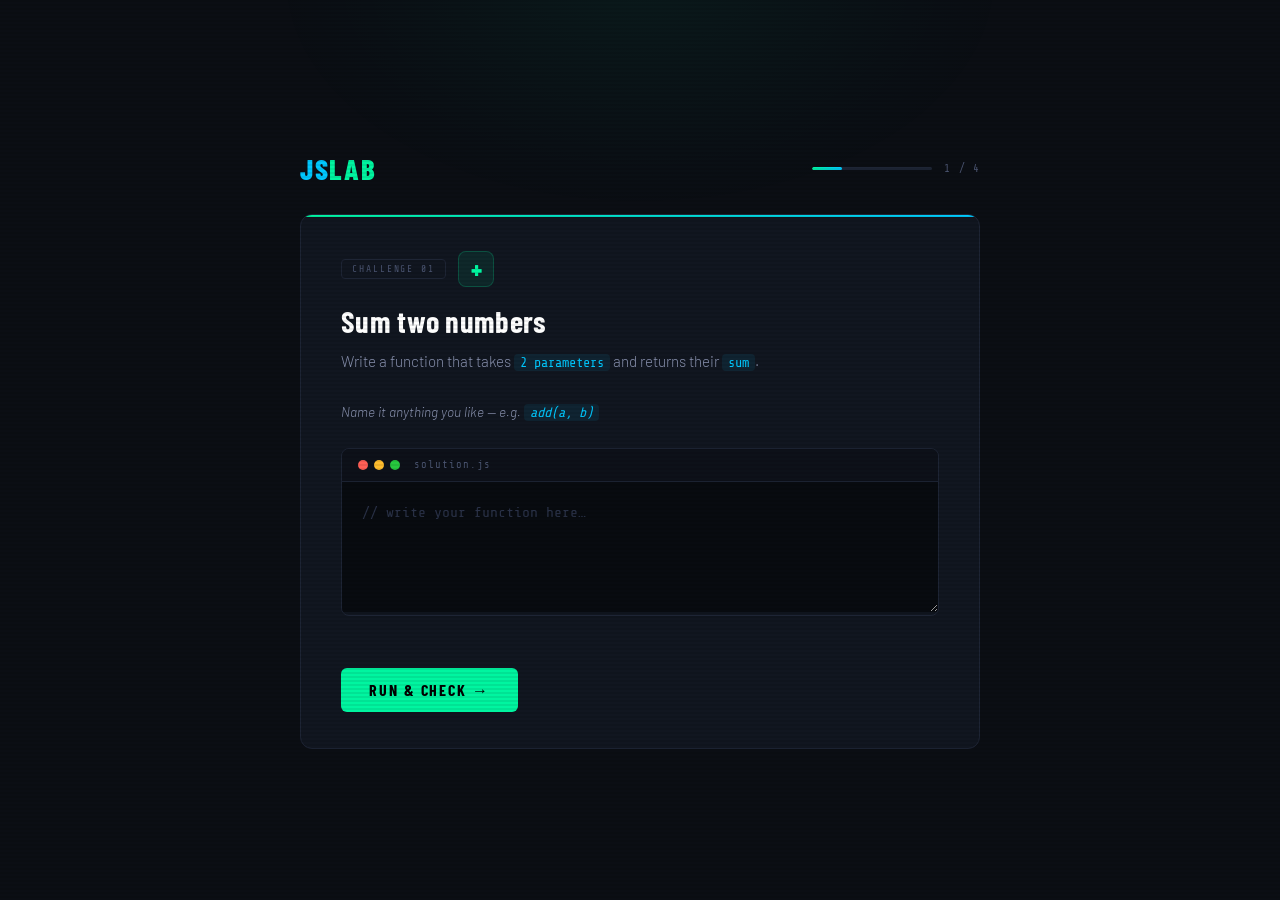
==== lab.html @ d0add56c "Functions are time saviours" ====
<!DOCTYPE html>
<html lang="en">
<head>
  <meta charset="UTF-8"/>
  <meta name="viewport" content="width=device-width,initial-scale=1"/>
  <title>JS Function Lab</title>
  <link rel="stylesheet" href="lab.css"/>
</head>
<body>

  <div class="scanline"></div>

  <div class="container">

    <header>
      <div class="logo">JS<span>LAB</span></div>

      <div class="progress-bar">
        <div class="progress-track">
          <div class="progress-fill" id="progressFill"></div>
        </div>
        <span class="progress-text" id="progressText">1 / 4</span>
      </div>
    </header>

    <!-- Challenge Panel -->
    <main class="panel" id="challengePanel">

      <div class="challenge-meta">
        <span class="tag" id="challengeTag">CHALLENGE 01</span>
        <span class="op-badge" id="opBadge">+</span>
      </div>

      <h2 class="challenge-title" id="challengeTitle">Write a function</h2>
      <p class="challenge-desc" id="challengeDesc"></p>

      <div class="editor-wrap">
        <div class="editor-header">
          <span class="editor-dot red"></span>
          <span class="editor-dot yellow"></span>
          <span class="editor-dot green"></span>
          <span class="editor-filename">solution.js</span>
        </div>

        <textarea
          id="codeInput"
          class="editor"
          spellcheck="false"
          autocomplete="off"
          placeholder="// write your function here…"
        ></textarea>
      </div>

      <div class="feedback" id="feedback"></div>

      <button class="run-btn" id="runBtn">Run &amp; Check →</button>

    </main>

    <!-- Test Panel (HIDDEN UNTIL FIRST CHALLENGE PASSES) -->
    <section
      class="panel test-panel"
      id="testPanel"
      hidden
      aria-hidden="true"
    >

      <div class="challenge-meta">
        <span class="tag success-tag">✓ PASSED — NOW TEST IT</span>
      </div>

      <h2 class="challenge-title">Call your function</h2>

      <p class="challenge-desc">
        Type the full function call yourself.<br/>
        Example: <code>add(5,3)</code>
      </p>

      <div class="test-fields">

        <div class="field-group full-width">
          <label for="testFnName">Function Call</label>

          <input
            type="text"
            id="testFnName"
            class="test-input"
            placeholder="e.g. add(5,3)"
            autocomplete="off"
            spellcheck="false"
          />
        </div>

      </div>

      <!-- Hidden legacy args field so old JS won't break if referenced -->
      <input
        type="hidden"
        id="testArgs"
        value=""
      />

      <button
        class="run-btn"
        id="testBtn"
        type="button"
      >
        Execute →
      </button>

      <div
        class="result-box"
        id="resultBox"
        style="display:none"
      >
        <span class="result-label" id="resultLabel">RESULT</span>
        <span class="result-value" id="resultValue"></span>
      </div>

      <button
        class="next-btn"
        id="nextBtn"
        type="button"
        disabled
      >
        Next Challenge →
      </button>

    </section>

    <!-- Complete Panel -->
    <section
      class="panel complete-panel"
      id="completePanel"
      hidden
      aria-hidden="true"
    >
      <div class="complete-icon">⚡</div>

      <h2 class="challenge-title">All Done!</h2>

      <p class="challenge-desc">
        You've completed all four function challenges.
      </p>

      <button
        class="run-btn"
        id="restartBtn"
        type="button"
      >
        Start Over →
      </button>
    </section>

  </div>

  <script src="lab.js"></script>

</body>
</html>
---- lab.css ----
@import url('https://fonts.googleapis.com/css2?family=Share+Tech+Mono&family=Barlow:wght@300;400;600;700&family=Barlow+Condensed:wght@700;800&display=swap');

:root {
  --bg:       #0b0e14;
  --surface:  #111620;
  --border:   #1e2535;
  --accent:   #00f5a0;
  --accent2:  #00c8ff;
  --danger:   #ff4f6d;
  --warn:     #ffc747;
  --text:     #dde3f0;
  --muted:    #4a5470;
  --mono:     'Share Tech Mono', monospace;
  --sans:     'Barlow', sans-serif;
  --display:  'Barlow Condensed', sans-serif;
}

*, *::before, *::after { box-sizing: border-box; margin: 0; padding: 0; }

body {
  background: var(--bg);
  color: var(--text);
  font-family: var(--sans);
  min-height: 100vh;
  display: flex;
  align-items: center;
  justify-content: center;
  padding: 32px 16px;
  position: relative;
  overflow-x: hidden;
}

/* scanline effect */
.scanline {
  position: fixed;
  inset: 0;
  background: repeating-linear-gradient(
    0deg,
    transparent,
    transparent 2px,
    rgba(0,0,0,0.07) 2px,
    rgba(0,0,0,0.07) 4px
  );
  pointer-events: none;
  z-index: 999;
}

/* bg glow */
body::before {
  content: '';
  position: fixed;
  top: -30%; left: 50%;
  transform: translateX(-50%);
  width: 800px; height: 500px;
  background: radial-gradient(ellipse, rgba(0,245,160,0.05) 0%, transparent 65%);
  pointer-events: none;
}

/* ── Container ── */
.container {
  width: 100%;
  max-width: 680px;
}

/* ── Header ── */
header {
  display: flex;
  align-items: center;
  justify-content: space-between;
  margin-bottom: 28px;
}

.logo {
  font-family: var(--display);
  font-size: 1.8rem;
  font-weight: 800;
  letter-spacing: 0.06em;
  color: var(--accent2);
}

.logo span { color: var(--accent); }

.progress-bar {
  display: flex;
  align-items: center;
  gap: 12px;
}

.progress-track {
  width: 120px;
  height: 3px;
  background: var(--border);
  border-radius: 2px;
  overflow: hidden;
}

.progress-fill {
  height: 100%;
  background: linear-gradient(90deg, var(--accent), var(--accent2));
  border-radius: 2px;
  transition: width 0.5s cubic-bezier(0.4,0,0.2,1);
  width: 25%;
}

.progress-text {
  font-family: var(--mono);
  font-size: 0.7rem;
  color: var(--muted);
  letter-spacing: 0.1em;
}

/* ── Panel ── */
.panel {
  background: var(--surface);
  border: 1px solid var(--border);
  border-radius: 12px;
  padding: 36px 40px;
  position: relative;
  overflow: hidden;
}

.panel::before {
  content: '';
  position: absolute;
  top: 0; left: 0; right: 0;
  height: 2px;
  background: linear-gradient(90deg, var(--accent), var(--accent2));
}

/* ── Challenge meta ── */
.challenge-meta {
  display: flex;
  align-items: center;
  gap: 12px;
  margin-bottom: 16px;
}

.tag {
  font-family: var(--mono);
  font-size: 0.6rem;
  letter-spacing: 0.2em;
  color: var(--muted);
  border: 1px solid var(--border);
  padding: 4px 10px;
  border-radius: 4px;
}

.success-tag {
  color: var(--accent);
  border-color: rgba(0,245,160,0.3);
}

.op-badge {
  font-family: var(--display);
  font-size: 1.6rem;
  font-weight: 800;
  color: var(--accent);
  width: 36px; height: 36px;
  display: flex; align-items: center; justify-content: center;
  background: rgba(0,245,160,0.08);
  border: 1px solid rgba(0,245,160,0.2);
  border-radius: 8px;
  line-height: 1;
}

/* ── Text ── */
.challenge-title {
  font-family: var(--display);
  font-size: 1.9rem;
  font-weight: 700;
  letter-spacing: 0.01em;
  color: #fff;
  margin-bottom: 10px;
}

.challenge-desc {
  font-size: 0.95rem;
  font-weight: 300;
  color: #8a93b0;
  line-height: 1.65;
  margin-bottom: 24px;
}

.challenge-desc code {
  font-family: var(--mono);
  font-size: 0.85rem;
  color: var(--accent2);
  background: rgba(0,200,255,0.08);
  padding: 1px 6px;
  border-radius: 4px;
}

/* ── Editor ── */
.editor-wrap {
  border: 1px solid var(--border);
  border-radius: 8px;
  overflow: hidden;
  margin-bottom: 16px;
}

.editor-header {
  display: flex;
  align-items: center;
  gap: 6px;
  padding: 10px 16px;
  background: #0d1119;
  border-bottom: 1px solid var(--border);
}

.editor-dot {
  width: 10px; height: 10px;
  border-radius: 50%;
}

.editor-dot.red    { background: #ff5f56; }
.editor-dot.yellow { background: #ffbd2e; }
.editor-dot.green  { background: #27c93f; }

.editor-filename {
  font-family: var(--mono);
  font-size: 0.65rem;
  color: var(--muted);
  margin-left: 8px;
  letter-spacing: 0.1em;
}

.editor {
  width: 100%;
  min-height: 130px;
  background: #080b10;
  color: var(--accent);
  font-family: var(--mono);
  font-size: 0.92rem;
  line-height: 1.75;
  padding: 18px 20px;
  border: none;
  outline: none;
  resize: vertical;
  caret-color: var(--accent2);
}

.editor::placeholder { color: #2a3248; }

/* ── Feedback ── */
.feedback {
  font-family: var(--mono);
  font-size: 0.8rem;
  line-height: 1.6;
  min-height: 20px;
  margin-bottom: 16px;
  padding: 0 2px;
  transition: all 0.2s;
}

.feedback.error { color: var(--danger); }
.feedback.success { color: var(--accent); }
.feedback.info { color: var(--warn); }

/* ── Buttons ── */
.run-btn {
  font-family: var(--display);
  font-size: 1rem;
  font-weight: 700;
  letter-spacing: 0.12em;
  text-transform: uppercase;
  background: var(--accent);
  color: #000;
  border: none;
  border-radius: 6px;
  padding: 12px 28px;
  cursor: pointer;
  transition: all 0.15s;
  display: inline-block;
}

.run-btn:hover {
  background: #00ffb0;
  transform: translateY(-1px);
  box-shadow: 0 6px 24px rgba(0,245,160,0.3);
}

.run-btn:active { transform: translateY(0); }

.next-btn {
  font-family: var(--display);
  font-size: 0.9rem;
  font-weight: 700;
  letter-spacing: 0.12em;
  text-transform: uppercase;
  background: transparent;
  color: var(--accent2);
  border: 1px solid rgba(0,200,255,0.3);
  border-radius: 6px;
  padding: 11px 24px;
  cursor: pointer;
  transition: all 0.15s;
  margin-left: 12px;
}

.next-btn:hover {
  background: rgba(0,200,255,0.08);
  border-color: var(--accent2);
}

/* ── Test panel fields ── */
.test-fields {
  display: flex;
  gap: 16px;
  margin-bottom: 20px;
  flex-wrap: wrap;
}

.field-group {
  flex: 1;
  min-width: 180px;
  display: flex;
  flex-direction: column;
  gap: 6px;
}

.field-group label {
  font-family: var(--mono);
  font-size: 0.62rem;
  letter-spacing: 0.18em;
  color: var(--muted);
  text-transform: uppercase;
}

.hint {
  color: #2e3a55;
  font-size: 0.58rem;
}

.test-input {
  background: #080b10;
  border: 1px solid var(--border);
  border-radius: 6px;
  color: var(--text);
  font-family: var(--mono);
  font-size: 0.9rem;
  padding: 10px 14px;
  outline: none;
  transition: border-color 0.15s;
}

.test-input:focus { border-color: var(--accent2); }
.test-input::placeholder { color: #2a3248; }

/* ── Result box ── */
.result-box {
  display: flex;
  align-items: center;
  gap: 16px;
  margin: 16px 0;
  background: #080b10;
  border: 1px solid var(--border);
  border-radius: 8px;
  padding: 14px 20px;
}

.result-label {
  font-family: var(--mono);
  font-size: 0.6rem;
  letter-spacing: 0.2em;
  color: var(--muted);
  white-space: nowrap;
}

.result-value {
  font-family: var(--mono);
  font-size: 1.15rem;
  font-weight: 600;
  color: var(--accent);
  word-break: break-all;
}

.result-value.error { color: var(--danger); font-size: 0.85rem; }

/* ── Complete ── */
.complete-panel {
  text-align: center;
  padding: 60px 40px;
}

.complete-icon {
  font-size: 3.5rem;
  margin-bottom: 20px;
  animation: pulse 2s ease-in-out infinite;
}

@keyframes pulse {
  0%, 100% { transform: scale(1); filter: drop-shadow(0 0 0px var(--accent)); }
  50%       { transform: scale(1.1); filter: drop-shadow(0 0 16px var(--accent)); }
}

/* ── Responsive ── */
@media (max-width: 520px) {
  .panel { padding: 28px 24px; }
  .test-fields { flex-direction: column; }
  .next-btn { margin-left: 0; margin-top: 10px; }
}
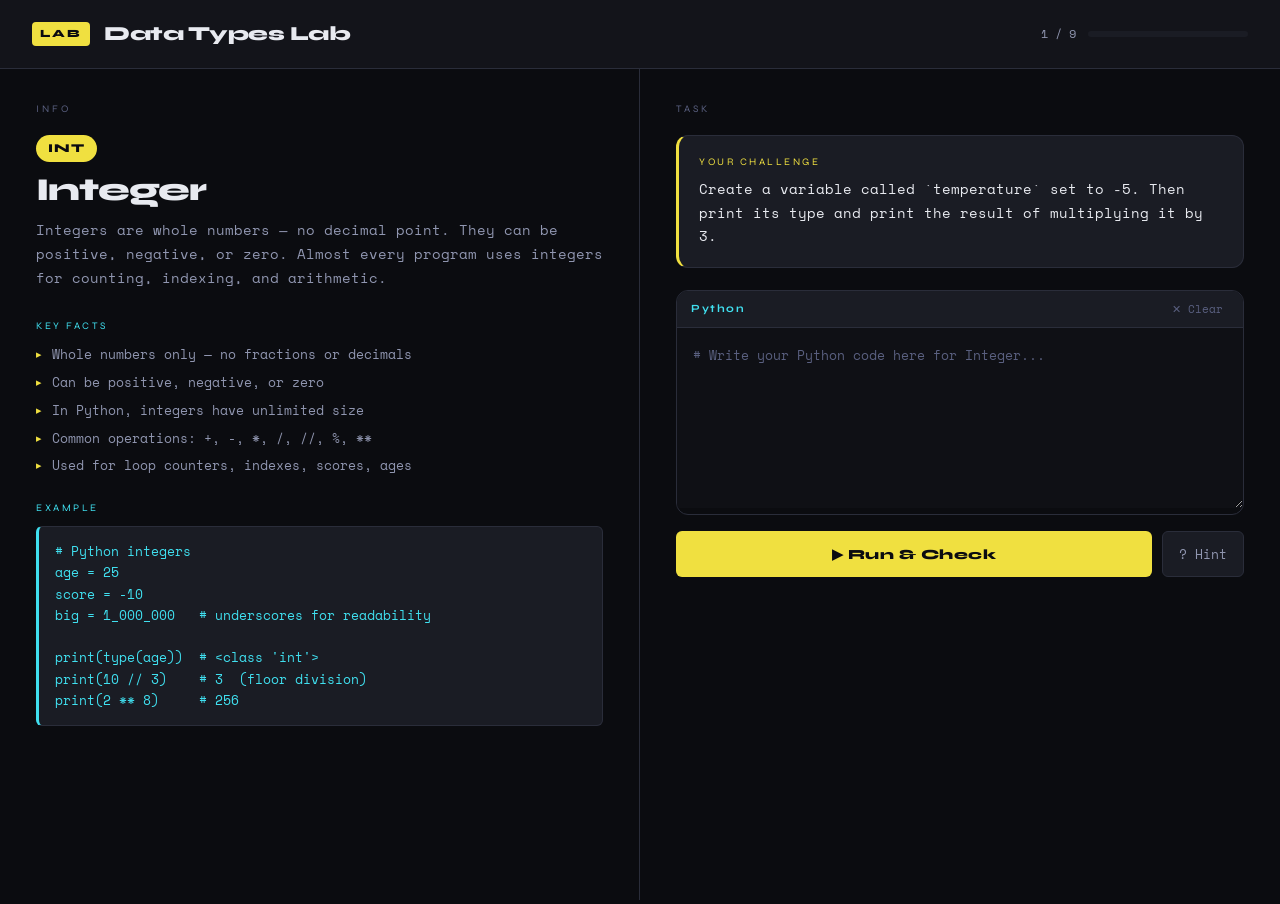
==== commit e45086fe: "Storing string, huh?" ====
--- a/lab.html
+++ b/lab.html
@@ -1,160 +1,114 @@
 <!DOCTYPE html>
 <html lang="en">
 <head>
-  <meta charset="UTF-8"/>
-  <meta name="viewport" content="width=device-width,initial-scale=1"/>
-  <title>JS Function Lab</title>
-  <link rel="stylesheet" href="lab.css"/>
+  <meta charset="UTF-8" />
+  <meta name="viewport" content="width=device-width, initial-scale=1.0" />
+  <title>Data Types Lab</title>
+  <link rel="stylesheet" href="lab.css" />
+  <link href="https://fonts.googleapis.com/css2?family=Space+Mono:ital,wght@0,400;0,700;1,400&family=Syne:wght@400;700;800&display=swap" rel="stylesheet" />
 </head>
 <body>
 
-  <div class="scanline"></div>
+  <!-- HEADER -->
+  <header class="lab-header">
+    <div class="header-left">
+      <span class="lab-badge">LAB</span>
+      <h1 class="lab-title">Data Types Lab</h1>
+    </div>
+    <div class="progress-wrap">
+      <div class="progress-label"><span id="progressCurrent">1</span> / <span id="progressTotal">9</span></div>
+      <div class="progress-bar-bg">
+        <div class="progress-bar-fill" id="progressFill"></div>
+      </div>
+    </div>
+  </header>
 
-  <div class="container">
+  <!-- MAIN CONTENT -->
+  <main class="lab-main">
 
-    <header>
-      <div class="logo">JS<span>LAB</span></div>
+    <!-- LEFT PANEL: Info -->
+    <section class="panel panel-info" id="infoPanel">
+      <div class="panel-tag">INFO</div>
+      <div class="type-chip" id="typeChip">Integer</div>
+      <h2 class="type-name" id="typeName">Integer</h2>
+      <p class="type-desc" id="typeDesc"></p>
 
-      <div class="progress-bar">
-        <div class="progress-track">
-          <div class="progress-fill" id="progressFill"></div>
-        </div>
-        <span class="progress-text" id="progressText">1 / 4</span>
-      </div>
-    </header>
-
-    <!-- Challenge Panel -->
-    <main class="panel" id="challengePanel">
-
-      <div class="challenge-meta">
-        <span class="tag" id="challengeTag">CHALLENGE 01</span>
-        <span class="op-badge" id="opBadge">+</span>
+      <div class="info-block">
+        <div class="info-block-title">Key Facts</div>
+        <ul class="facts-list" id="factsList"></ul>
       </div>
 
-      <h2 class="challenge-title" id="challengeTitle">Write a function</h2>
-      <p class="challenge-desc" id="challengeDesc"></p>
+      <div class="info-block">
+        <div class="info-block-title">Example</div>
+        <pre class="code-example" id="codeExample"></pre>
+      </div>
+    </section>
+
+    <!-- RIGHT PANEL: Task + Editor -->
+    <section class="panel panel-task">
+      <div class="panel-tag">TASK</div>
+      <div class="task-box">
+        <div class="task-label">Your Challenge</div>
+        <p class="task-text" id="taskText"></p>
+      </div>
 
       <div class="editor-wrap">
-        <div class="editor-header">
-          <span class="editor-dot red"></span>
-          <span class="editor-dot yellow"></span>
-          <span class="editor-dot green"></span>
-          <span class="editor-filename">solution.js</span>
+        <div class="editor-top-bar">
+          <span class="editor-lang" id="editorLang">Python</span>
+          <button class="btn-clear" id="btnClear" title="Clear editor">✕ Clear</button>
         </div>
-
         <textarea
-          id="codeInput"
-          class="editor"
+          class="code-editor"
+          id="codeEditor"
           spellcheck="false"
-          autocomplete="off"
-          placeholder="// write your function here…"
-        ></textarea>
+          placeholder="# Write your code here..."></textarea>
       </div>
 
-      <div class="feedback" id="feedback"></div>
-
-      <button class="run-btn" id="runBtn">Run &amp; Check →</button>
-
-    </main>
-
-    <!-- Test Panel (HIDDEN UNTIL FIRST CHALLENGE PASSES) -->
-    <section
-      class="panel test-panel"
-      id="testPanel"
-      hidden
-      aria-hidden="true"
-    >
-
-      <div class="challenge-meta">
-        <span class="tag success-tag">✓ PASSED — NOW TEST IT</span>
+      <div class="action-row">
+        <button class="btn-run" id="btnRun">▶ Run &amp; Check</button>
+        <button class="btn-hint" id="btnHint">? Hint</button>
       </div>
 
-      <h2 class="challenge-title">Call your function</h2>
-
-      <p class="challenge-desc">
-        Type the full function call yourself.<br/>
-        Example: <code>add(5,3)</code>
-      </p>
-
-      <div class="test-fields">
-
-        <div class="field-group full-width">
-          <label for="testFnName">Function Call</label>
-
-          <input
-            type="text"
-            id="testFnName"
-            class="test-input"
-            placeholder="e.g. add(5,3)"
-            autocomplete="off"
-            spellcheck="false"
-          />
-        </div>
-
+      <!-- Feedback -->
+      <div class="feedback-area hidden" id="feedbackArea">
+        <div class="feedback-icon" id="feedbackIcon"></div>
+        <div class="feedback-msg" id="feedbackMsg"></div>
+        <div class="feedback-explain" id="feedbackExplain"></div>
       </div>
 
-      <!-- Hidden legacy args field so old JS won't break if referenced -->
-      <input
-        type="hidden"
-        id="testArgs"
-        value=""
-      />
-
-      <button
-        class="run-btn"
-        id="testBtn"
-        type="button"
-      >
-        Execute →
-      </button>
-
-      <div
-        class="result-box"
-        id="resultBox"
-        style="display:none"
-      >
-        <span class="result-label" id="resultLabel">RESULT</span>
-        <span class="result-value" id="resultValue"></span>
+      <!-- Hint -->
+      <div class="hint-area hidden" id="hintArea">
+        <div class="hint-title">💡 Hint</div>
+        <div class="hint-text" id="hintText"></div>
       </div>
 
-      <button
-        class="next-btn"
-        id="nextBtn"
-        type="button"
-        disabled
-      >
-        Next Challenge →
-      </button>
-
+      <!-- Next button -->
+      <div class="next-row hidden" id="nextRow">
+        <button class="btn-next" id="btnNext">Next Data Type →</button>
+      </div>
     </section>
 
-    <!-- Complete Panel -->
-    <section
-      class="panel complete-panel"
-      id="completePanel"
-      hidden
-      aria-hidden="true"
-    >
-      <div class="complete-icon">⚡</div>
+  </main>
 
-      <h2 class="challenge-title">All Done!</h2>
+  <!-- COMPLETION SCREEN -->
+  <div class="completion-screen hidden" id="completionScreen">
+    <div class="completion-card">
+      <div class="completion-icon">🏆</div>
+      <h2 class="completion-title">Lab Complete!</h2>
+      <p class="completion-sub">You covered all data types.</p>
+      <div class="completion-types" id="completionTypes"></div>
+      <button class="btn-restart" id="btnRestart">↺ Restart Lab</button>
+    </div>
+  </div>
 
-      <p class="challenge-desc">
-        You've completed all four function challenges.
-      </p>
-
-      <button
-        class="run-btn"
-        id="restartBtn"
-        type="button"
-      >
-        Start Over →
-      </button>
-    </section>
-
+  <!-- AI CHECKING OVERLAY -->
+  <div class="checking-overlay hidden" id="checkingOverlay">
+    <div class="checking-card">
+      <div class="checking-spinner"></div>
+      <div class="checking-text">Checking your code…</div>
+    </div>
   </div>
 
   <script src="lab.js"></script>
-
 </body>
-</html>+</html>
--- a/lab.css
+++ b/lab.css
@@ -1,401 +1,607 @@
-@import url('https://fonts.googleapis.com/css2?family=Share+Tech+Mono&family=Barlow:wght@300;400;600;700&family=Barlow+Condensed:wght@700;800&display=swap');
+/* ===========================
+   ROOT & RESET
+=========================== */
+*, *::before, *::after { box-sizing: border-box; margin: 0; padding: 0; }
 
 :root {
-  --bg:       #0b0e14;
-  --surface:  #111620;
-  --border:   #1e2535;
-  --accent:   #00f5a0;
-  --accent2:  #00c8ff;
-  --danger:   #ff4f6d;
-  --warn:     #ffc747;
-  --text:     #dde3f0;
-  --muted:    #4a5470;
-  --mono:     'Share Tech Mono', monospace;
-  --sans:     'Barlow', sans-serif;
-  --display:  'Barlow Condensed', sans-serif;
-}
-
-*, *::before, *::after { box-sizing: border-box; margin: 0; padding: 0; }
-
-body {
+  --bg: #0b0c10;
+  --bg2: #13141a;
+  --bg3: #1a1c24;
+  --border: #2a2d3a;
+  --accent: #f0e040;
+  --accent2: #40e0f0;
+  --accent3: #f04090;
+  --text: #e8eaf0;
+  --text2: #9096b0;
+  --text3: #5a6080;
+  --success: #40f090;
+  --error: #f05050;
+  --font-head: 'Syne', sans-serif;
+  --font-mono: 'Space Mono', monospace;
+  --radius: 12px;
+  --radius-sm: 6px;
+}
+
+html, body {
+  height: 100%;
   background: var(--bg);
   color: var(--text);
-  font-family: var(--sans);
-  min-height: 100vh;
-  display: flex;
-  align-items: center;
-  justify-content: center;
-  padding: 32px 16px;
-  position: relative;
+  font-family: var(--font-mono);
+  font-size: 14px;
+  line-height: 1.6;
   overflow-x: hidden;
 }
 
-/* scanline effect */
-.scanline {
-  position: fixed;
-  inset: 0;
-  background: repeating-linear-gradient(
-    0deg,
-    transparent,
-    transparent 2px,
-    rgba(0,0,0,0.07) 2px,
-    rgba(0,0,0,0.07) 4px
-  );
-  pointer-events: none;
-  z-index: 999;
-}
-
-/* bg glow */
-body::before {
-  content: '';
-  position: fixed;
-  top: -30%; left: 50%;
-  transform: translateX(-50%);
-  width: 800px; height: 500px;
-  background: radial-gradient(ellipse, rgba(0,245,160,0.05) 0%, transparent 65%);
-  pointer-events: none;
-}
-
-/* ── Container ── */
-.container {
-  width: 100%;
-  max-width: 680px;
-}
-
-/* ── Header ── */
-header {
+/* ===========================
+   HEADER
+=========================== */
+.lab-header {
   display: flex;
   align-items: center;
   justify-content: space-between;
-  margin-bottom: 28px;
-}
-
-.logo {
-  font-family: var(--display);
-  font-size: 1.8rem;
-  font-weight: 800;
-  letter-spacing: 0.06em;
-  color: var(--accent2);
-}
-
-.logo span { color: var(--accent); }
-
-.progress-bar {
+  padding: 18px 32px;
+  border-bottom: 1px solid var(--border);
+  background: var(--bg2);
+  position: sticky;
+  top: 0;
+  z-index: 100;
+  gap: 16px;
+}
+
+.header-left {
+  display: flex;
+  align-items: center;
+  gap: 14px;
+}
+
+.lab-badge {
+  background: var(--accent);
+  color: #0b0c10;
+  font-family: var(--font-head);
+  font-weight: 800;
+  font-size: 11px;
+  letter-spacing: 2px;
+  padding: 3px 8px;
+  border-radius: 4px;
+}
+
+.lab-title {
+  font-family: var(--font-head);
+  font-weight: 800;
+  font-size: 20px;
+  color: var(--text);
+  letter-spacing: -0.5px;
+}
+
+.progress-wrap {
   display: flex;
   align-items: center;
   gap: 12px;
-}
-
-.progress-track {
-  width: 120px;
-  height: 3px;
-  background: var(--border);
-  border-radius: 2px;
+  flex-shrink: 0;
+}
+
+.progress-label {
+  font-size: 12px;
+  color: var(--text2);
+  white-space: nowrap;
+}
+
+.progress-bar-bg {
+  width: 160px;
+  height: 6px;
+  background: var(--bg3);
+  border-radius: 99px;
   overflow: hidden;
 }
 
-.progress-fill {
+.progress-bar-fill {
   height: 100%;
   background: linear-gradient(90deg, var(--accent), var(--accent2));
-  border-radius: 2px;
+  border-radius: 99px;
+  width: 11%;
   transition: width 0.5s cubic-bezier(0.4,0,0.2,1);
-  width: 25%;
-}
-
-.progress-text {
-  font-family: var(--mono);
-  font-size: 0.7rem;
-  color: var(--muted);
-  letter-spacing: 0.1em;
-}
-
-/* ── Panel ── */
+}
+
+/* ===========================
+   MAIN LAYOUT
+=========================== */
+.lab-main {
+  display: grid;
+  grid-template-columns: 1fr 1fr;
+  gap: 0;
+  min-height: calc(100vh - 65px);
+}
+
+@media (max-width: 860px) {
+  .lab-main { grid-template-columns: 1fr; }
+}
+
+/* ===========================
+   PANELS
+=========================== */
 .panel {
-  background: var(--surface);
-  border: 1px solid var(--border);
-  border-radius: 12px;
-  padding: 36px 40px;
+  padding: 32px 36px;
+  border-right: 1px solid var(--border);
   position: relative;
-  overflow: hidden;
-}
-
-.panel::before {
-  content: '';
+  animation: fadeIn 0.35s ease;
+}
+
+.panel-task {
+  border-right: none;
+}
+
+.panel-tag {
+  font-size: 10px;
+  letter-spacing: 3px;
+  color: var(--text3);
+  margin-bottom: 18px;
+  font-family: var(--font-head);
+}
+
+/* ===========================
+   INFO PANEL
+=========================== */
+.type-chip {
+  display: inline-block;
+  background: var(--accent);
+  color: #0b0c10;
+  font-family: var(--font-head);
+  font-weight: 800;
+  font-size: 12px;
+  letter-spacing: 1px;
+  padding: 4px 12px;
+  border-radius: 99px;
+  margin-bottom: 10px;
+  text-transform: uppercase;
+  transition: background 0.3s;
+}
+
+.type-name {
+  font-family: var(--font-head);
+  font-weight: 800;
+  font-size: 32px;
+  letter-spacing: -1px;
+  margin-bottom: 12px;
+  color: var(--text);
+  line-height: 1.1;
+}
+
+.type-desc {
+  color: var(--text2);
+  font-size: 13.5px;
+  line-height: 1.75;
+  margin-bottom: 28px;
+}
+
+.info-block {
+  margin-bottom: 24px;
+}
+
+.info-block-title {
+  font-size: 10px;
+  letter-spacing: 2.5px;
+  color: var(--accent2);
+  text-transform: uppercase;
+  margin-bottom: 10px;
+  font-family: var(--font-head);
+}
+
+.facts-list {
+  list-style: none;
+  display: flex;
+  flex-direction: column;
+  gap: 7px;
+}
+
+.facts-list li {
+  padding-left: 16px;
+  position: relative;
+  color: var(--text2);
+  font-size: 13px;
+  line-height: 1.6;
+}
+
+.facts-list li::before {
+  content: '▸';
   position: absolute;
-  top: 0; left: 0; right: 0;
-  height: 2px;
-  background: linear-gradient(90deg, var(--accent), var(--accent2));
-}
-
-/* ── Challenge meta ── */
-.challenge-meta {
-  display: flex;
-  align-items: center;
-  gap: 12px;
-  margin-bottom: 16px;
-}
-
-.tag {
-  font-family: var(--mono);
-  font-size: 0.6rem;
-  letter-spacing: 0.2em;
-  color: var(--muted);
-  border: 1px solid var(--border);
-  padding: 4px 10px;
-  border-radius: 4px;
-}
-
-.success-tag {
+  left: 0;
   color: var(--accent);
-  border-color: rgba(0,245,160,0.3);
-}
-
-.op-badge {
-  font-family: var(--display);
-  font-size: 1.6rem;
-  font-weight: 800;
+  font-size: 11px;
+  top: 2px;
+}
+
+.code-example {
+  background: var(--bg3);
+  border: 1px solid var(--border);
+  border-left: 3px solid var(--accent2);
+  border-radius: var(--radius-sm);
+  padding: 14px 16px;
+  font-family: var(--font-mono);
+  font-size: 12.5px;
+  color: var(--accent2);
+  white-space: pre-wrap;
+  word-break: break-all;
+  line-height: 1.7;
+}
+
+/* ===========================
+   TASK PANEL
+=========================== */
+.task-box {
+  background: var(--bg3);
+  border: 1px solid var(--border);
+  border-left: 3px solid var(--accent);
+  border-radius: var(--radius);
+  padding: 18px 20px;
+  margin-bottom: 22px;
+}
+
+.task-label {
+  font-size: 10px;
+  letter-spacing: 2.5px;
   color: var(--accent);
-  width: 36px; height: 36px;
-  display: flex; align-items: center; justify-content: center;
-  background: rgba(0,245,160,0.08);
-  border: 1px solid rgba(0,245,160,0.2);
-  border-radius: 8px;
-  line-height: 1;
-}
-
-/* ── Text ── */
-.challenge-title {
-  font-family: var(--display);
-  font-size: 1.9rem;
-  font-weight: 700;
-  letter-spacing: 0.01em;
-  color: #fff;
-  margin-bottom: 10px;
-}
-
-.challenge-desc {
-  font-size: 0.95rem;
-  font-weight: 300;
-  color: #8a93b0;
-  line-height: 1.65;
-  margin-bottom: 24px;
-}
-
-.challenge-desc code {
-  font-family: var(--mono);
-  font-size: 0.85rem;
-  color: var(--accent2);
-  background: rgba(0,200,255,0.08);
-  padding: 1px 6px;
-  border-radius: 4px;
-}
-
-/* ── Editor ── */
+  text-transform: uppercase;
+  margin-bottom: 8px;
+  font-family: var(--font-head);
+}
+
+.task-text {
+  color: var(--text);
+  font-size: 13.5px;
+  line-height: 1.75;
+}
+
+/* ===========================
+   EDITOR
+=========================== */
 .editor-wrap {
   border: 1px solid var(--border);
-  border-radius: 8px;
+  border-radius: var(--radius);
   overflow: hidden;
   margin-bottom: 16px;
 }
 
-.editor-header {
+.editor-top-bar {
   display: flex;
   align-items: center;
-  gap: 6px;
-  padding: 10px 16px;
-  background: #0d1119;
+  justify-content: space-between;
+  background: var(--bg3);
+  padding: 8px 14px;
   border-bottom: 1px solid var(--border);
 }
 
-.editor-dot {
-  width: 10px; height: 10px;
-  border-radius: 50%;
-}
-
-.editor-dot.red    { background: #ff5f56; }
-.editor-dot.yellow { background: #ffbd2e; }
-.editor-dot.green  { background: #27c93f; }
-
-.editor-filename {
-  font-family: var(--mono);
-  font-size: 0.65rem;
-  color: var(--muted);
-  margin-left: 8px;
-  letter-spacing: 0.1em;
-}
-
-.editor {
+.editor-lang {
+  font-size: 11px;
+  color: var(--accent2);
+  letter-spacing: 1.5px;
+  font-family: var(--font-head);
+  font-weight: 700;
+}
+
+.btn-clear {
+  background: none;
+  border: none;
+  color: var(--text3);
+  font-family: var(--font-mono);
+  font-size: 11px;
+  cursor: pointer;
+  padding: 2px 6px;
+  border-radius: 4px;
+  transition: color 0.2s, background 0.2s;
+}
+
+.btn-clear:hover {
+  color: var(--error);
+  background: rgba(240,80,80,0.1);
+}
+
+.code-editor {
   width: 100%;
-  min-height: 130px;
-  background: #080b10;
-  color: var(--accent);
-  font-family: var(--mono);
-  font-size: 0.92rem;
-  line-height: 1.75;
-  padding: 18px 20px;
+  min-height: 180px;
+  background: #0f1015;
+  color: var(--text);
+  font-family: var(--font-mono);
+  font-size: 13px;
+  line-height: 1.7;
+  padding: 16px;
   border: none;
   outline: none;
   resize: vertical;
-  caret-color: var(--accent2);
-}
-
-.editor::placeholder { color: #2a3248; }
-
-/* ── Feedback ── */
-.feedback {
-  font-family: var(--mono);
-  font-size: 0.8rem;
-  line-height: 1.6;
-  min-height: 20px;
+  tab-size: 4;
+}
+
+.code-editor::placeholder {
+  color: var(--text3);
+}
+
+/* ===========================
+   ACTION ROW
+=========================== */
+.action-row {
+  display: flex;
+  gap: 10px;
   margin-bottom: 16px;
-  padding: 0 2px;
-  transition: all 0.2s;
-}
-
-.feedback.error { color: var(--danger); }
-.feedback.success { color: var(--accent); }
-.feedback.info { color: var(--warn); }
-
-/* ── Buttons ── */
-.run-btn {
-  font-family: var(--display);
-  font-size: 1rem;
+}
+
+.btn-run {
+  flex: 1;
+  background: var(--accent);
+  color: #0b0c10;
+  font-family: var(--font-head);
+  font-weight: 800;
+  font-size: 14px;
+  border: none;
+  border-radius: var(--radius-sm);
+  padding: 12px 20px;
+  cursor: pointer;
+  letter-spacing: 0.5px;
+  transition: transform 0.15s, box-shadow 0.15s, opacity 0.2s;
+}
+
+.btn-run:hover {
+  transform: translateY(-1px);
+  box-shadow: 0 4px 20px rgba(240,224,64,0.35);
+}
+
+.btn-run:active { transform: translateY(0); }
+.btn-run:disabled { opacity: 0.5; cursor: not-allowed; }
+
+.btn-hint {
+  background: var(--bg3);
+  color: var(--text2);
+  font-family: var(--font-mono);
+  font-size: 13px;
+  border: 1px solid var(--border);
+  border-radius: var(--radius-sm);
+  padding: 12px 16px;
+  cursor: pointer;
+  transition: background 0.2s, color 0.2s;
+}
+
+.btn-hint:hover {
+  background: var(--bg2);
+  color: var(--accent);
+}
+
+/* ===========================
+   FEEDBACK
+=========================== */
+.feedback-area {
+  background: var(--bg3);
+  border: 1px solid var(--border);
+  border-radius: var(--radius);
+  padding: 16px 18px;
+  margin-bottom: 14px;
+  display: flex;
+  gap: 12px;
+  align-items: flex-start;
+  animation: fadeIn 0.3s ease;
+}
+
+.feedback-area.correct {
+  border-color: var(--success);
+  background: rgba(64,240,144,0.06);
+}
+
+.feedback-area.incorrect {
+  border-color: var(--error);
+  background: rgba(240,80,80,0.06);
+}
+
+.feedback-icon {
+  font-size: 22px;
+  line-height: 1;
+  flex-shrink: 0;
+  margin-top: 2px;
+}
+
+.feedback-msg {
+  font-family: var(--font-head);
   font-weight: 700;
-  letter-spacing: 0.12em;
+  font-size: 14px;
+  margin-bottom: 5px;
+}
+
+.feedback-explain {
+  font-size: 12.5px;
+  color: var(--text2);
+  line-height: 1.65;
+}
+
+/* ===========================
+   HINT
+=========================== */
+.hint-area {
+  background: rgba(240,224,64,0.05);
+  border: 1px solid rgba(240,224,64,0.2);
+  border-radius: var(--radius);
+  padding: 14px 16px;
+  margin-bottom: 14px;
+  animation: fadeIn 0.3s ease;
+}
+
+.hint-title {
+  font-size: 11px;
+  letter-spacing: 2px;
+  color: var(--accent);
   text-transform: uppercase;
-  background: var(--accent);
-  color: #000;
-  border: none;
-  border-radius: 6px;
-  padding: 12px 28px;
-  cursor: pointer;
-  transition: all 0.15s;
-  display: inline-block;
-}
-
-.run-btn:hover {
-  background: #00ffb0;
-  transform: translateY(-1px);
-  box-shadow: 0 6px 24px rgba(0,245,160,0.3);
-}
-
-.run-btn:active { transform: translateY(0); }
-
-.next-btn {
-  font-family: var(--display);
-  font-size: 0.9rem;
-  font-weight: 700;
-  letter-spacing: 0.12em;
-  text-transform: uppercase;
+  margin-bottom: 7px;
+  font-family: var(--font-head);
+}
+
+.hint-text {
+  font-size: 12.5px;
+  color: var(--text2);
+  line-height: 1.65;
+}
+
+/* ===========================
+   NEXT ROW
+=========================== */
+.next-row {
+  animation: fadeIn 0.3s ease;
+}
+
+.btn-next {
+  width: 100%;
   background: transparent;
   color: var(--accent2);
-  border: 1px solid rgba(0,200,255,0.3);
-  border-radius: 6px;
-  padding: 11px 24px;
+  font-family: var(--font-head);
+  font-weight: 800;
+  font-size: 14px;
+  border: 2px solid var(--accent2);
+  border-radius: var(--radius-sm);
+  padding: 12px 20px;
   cursor: pointer;
-  transition: all 0.15s;
-  margin-left: 12px;
-}
-
-.next-btn:hover {
-  background: rgba(0,200,255,0.08);
-  border-color: var(--accent2);
-}
-
-/* ── Test panel fields ── */
-.test-fields {
-  display: flex;
-  gap: 16px;
-  margin-bottom: 20px;
+  letter-spacing: 0.5px;
+  transition: background 0.2s, color 0.2s, transform 0.15s;
+}
+
+.btn-next:hover {
+  background: var(--accent2);
+  color: #0b0c10;
+  transform: translateY(-1px);
+}
+
+/* ===========================
+   COMPLETION SCREEN
+=========================== */
+.completion-screen {
+  position: fixed;
+  inset: 0;
+  background: rgba(11,12,16,0.92);
+  display: flex;
+  align-items: center;
+  justify-content: center;
+  z-index: 200;
+  animation: fadeIn 0.4s ease;
+  backdrop-filter: blur(6px);
+}
+
+.completion-card {
+  background: var(--bg2);
+  border: 1px solid var(--border);
+  border-radius: 20px;
+  padding: 48px 52px;
+  text-align: center;
+  max-width: 480px;
+  width: 90%;
+  box-shadow: 0 30px 80px rgba(0,0,0,0.6);
+  animation: popIn 0.4s cubic-bezier(0.34,1.56,0.64,1);
+}
+
+.completion-icon {
+  font-size: 56px;
+  margin-bottom: 16px;
+  display: block;
+}
+
+.completion-title {
+  font-family: var(--font-head);
+  font-weight: 800;
+  font-size: 30px;
+  margin-bottom: 8px;
+  color: var(--accent);
+}
+
+.completion-sub {
+  color: var(--text2);
+  font-size: 14px;
+  margin-bottom: 28px;
+}
+
+.completion-types {
+  display: flex;
   flex-wrap: wrap;
-}
-
-.field-group {
-  flex: 1;
-  min-width: 180px;
+  gap: 8px;
+  justify-content: center;
+  margin-bottom: 32px;
+}
+
+.ct-badge {
+  background: var(--bg3);
+  border: 1px solid var(--border);
+  color: var(--success);
+  font-size: 11px;
+  padding: 4px 12px;
+  border-radius: 99px;
+  font-family: var(--font-head);
+  font-weight: 700;
+}
+
+.btn-restart {
+  background: var(--accent);
+  color: #0b0c10;
+  font-family: var(--font-head);
+  font-weight: 800;
+  font-size: 14px;
+  border: none;
+  border-radius: var(--radius-sm);
+  padding: 13px 32px;
+  cursor: pointer;
+  transition: transform 0.15s, box-shadow 0.15s;
+}
+
+.btn-restart:hover {
+  transform: translateY(-1px);
+  box-shadow: 0 4px 20px rgba(240,224,64,0.35);
+}
+
+/* ===========================
+   CHECKING OVERLAY
+=========================== */
+.checking-overlay {
+  position: fixed;
+  inset: 0;
+  background: rgba(11,12,16,0.75);
+  display: flex;
+  align-items: center;
+  justify-content: center;
+  z-index: 300;
+  backdrop-filter: blur(4px);
+}
+
+.checking-card {
+  background: var(--bg2);
+  border: 1px solid var(--border);
+  border-radius: var(--radius);
+  padding: 28px 36px;
   display: flex;
   flex-direction: column;
-  gap: 6px;
-}
-
-.field-group label {
-  font-family: var(--mono);
-  font-size: 0.62rem;
-  letter-spacing: 0.18em;
-  color: var(--muted);
-  text-transform: uppercase;
-}
-
-.hint {
-  color: #2e3a55;
-  font-size: 0.58rem;
-}
-
-.test-input {
-  background: #080b10;
-  border: 1px solid var(--border);
-  border-radius: 6px;
-  color: var(--text);
-  font-family: var(--mono);
-  font-size: 0.9rem;
-  padding: 10px 14px;
-  outline: none;
-  transition: border-color 0.15s;
-}
-
-.test-input:focus { border-color: var(--accent2); }
-.test-input::placeholder { color: #2a3248; }
-
-/* ── Result box ── */
-.result-box {
-  display: flex;
   align-items: center;
-  gap: 16px;
-  margin: 16px 0;
-  background: #080b10;
-  border: 1px solid var(--border);
-  border-radius: 8px;
-  padding: 14px 20px;
-}
-
-.result-label {
-  font-family: var(--mono);
-  font-size: 0.6rem;
-  letter-spacing: 0.2em;
-  color: var(--muted);
-  white-space: nowrap;
-}
-
-.result-value {
-  font-family: var(--mono);
-  font-size: 1.15rem;
-  font-weight: 600;
-  color: var(--accent);
-  word-break: break-all;
-}
-
-.result-value.error { color: var(--danger); font-size: 0.85rem; }
-
-/* ── Complete ── */
-.complete-panel {
-  text-align: center;
-  padding: 60px 40px;
-}
-
-.complete-icon {
-  font-size: 3.5rem;
-  margin-bottom: 20px;
-  animation: pulse 2s ease-in-out infinite;
-}
-
-@keyframes pulse {
-  0%, 100% { transform: scale(1); filter: drop-shadow(0 0 0px var(--accent)); }
-  50%       { transform: scale(1.1); filter: drop-shadow(0 0 16px var(--accent)); }
-}
-
-/* ── Responsive ── */
-@media (max-width: 520px) {
-  .panel { padding: 28px 24px; }
-  .test-fields { flex-direction: column; }
-  .next-btn { margin-left: 0; margin-top: 10px; }
-}
+  gap: 14px;
+}
+
+.checking-spinner {
+  width: 32px;
+  height: 32px;
+  border: 3px solid var(--border);
+  border-top-color: var(--accent);
+  border-radius: 50%;
+  animation: spin 0.7s linear infinite;
+}
+
+.checking-text {
+  font-size: 13px;
+  color: var(--text2);
+  letter-spacing: 1px;
+}
+
+/* ===========================
+   UTILITIES
+=========================== */
+.hidden { display: none !important; }
+
+@keyframes fadeIn {
+  from { opacity: 0; transform: translateY(6px); }
+  to   { opacity: 1; transform: translateY(0); }
+}
+
+@keyframes popIn {
+  from { opacity: 0; transform: scale(0.85); }
+  to   { opacity: 1; transform: scale(1); }
+}
+
+@keyframes spin {
+  to { transform: rotate(360deg); }
+}
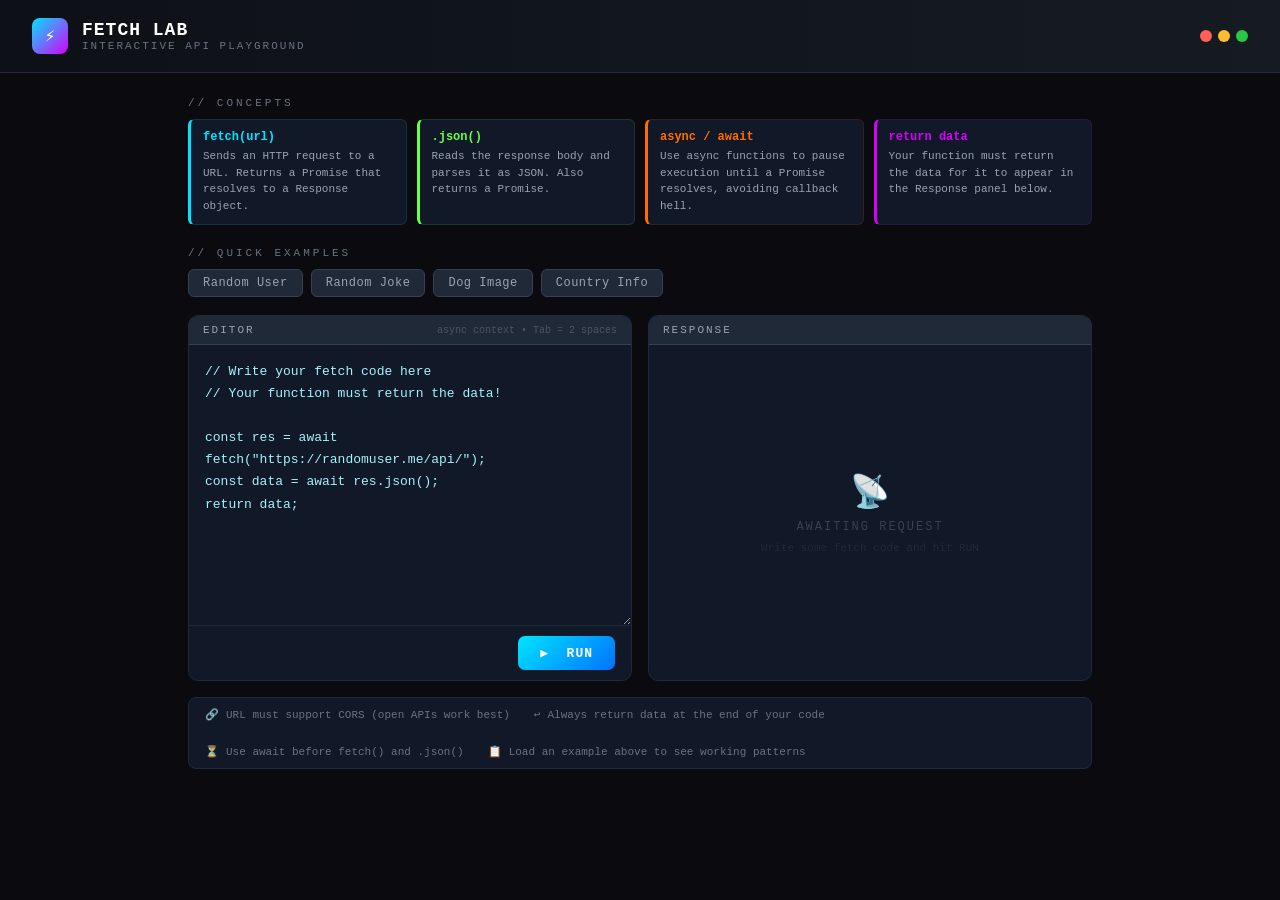
==== commit ee24a8e9: "fetch the bone" ====
--- a/lab.html
+++ b/lab.html
@@ -3,112 +3,456 @@
 <head>
   <meta charset="UTF-8" />
   <meta name="viewport" content="width=device-width, initial-scale=1.0" />
-  <title>Data Types Lab</title>
-  <link rel="stylesheet" href="lab.css" />
-  <link href="https://fonts.googleapis.com/css2?family=Space+Mono:ital,wght@0,400;0,700;1,400&family=Syne:wght@400;700;800&display=swap" rel="stylesheet" />
+  <title>Fetch Lab — Interactive API Playground</title>
+  <style>
+    *, *::before, *::after { box-sizing: border-box; margin: 0; padding: 0; }
+
+    body {
+      min-height: 100vh;
+      background: #0a0a0f;
+      font-family: 'Courier New', monospace;
+      color: #e0e0e0;
+    }
+
+    /* HEADER */
+    header {
+      background: linear-gradient(90deg, #0d1117 0%, #161b22 100%);
+      border-bottom: 1px solid #1f2937;
+      padding: 18px 32px;
+      display: flex;
+      align-items: center;
+      gap: 14px;
+    }
+    .logo {
+      width: 36px; height: 36px;
+      border-radius: 8px;
+      background: linear-gradient(135deg, #00e5ff, #d500f9);
+      display: flex; align-items: center; justify-content: center;
+      font-size: 18px; font-weight: bold; color: #fff;
+      flex-shrink: 0;
+    }
+    .header-title { font-size: 18px; font-weight: bold; color: #fff; letter-spacing: 1px; }
+    .header-sub   { font-size: 11px; color: #6b7280; letter-spacing: 2px; }
+    .traffic-lights { margin-left: auto; display: flex; gap: 6px; }
+    .traffic-lights span {
+      width: 12px; height: 12px; border-radius: 50%; display: inline-block;
+    }
+
+    /* MAIN */
+    main { padding: 24px 28px; max-width: 960px; margin: 0 auto; }
+
+    .section-label {
+      font-size: 11px; color: #6b7280; letter-spacing: 3px; margin-bottom: 10px;
+    }
+
+    /* CONCEPTS */
+    .concepts { margin-bottom: 22px; }
+    .concepts-grid {
+      display: grid;
+      grid-template-columns: repeat(4, 1fr);
+      gap: 10px;
+    }
+    .concept-card {
+      background: #111827;
+      border-radius: 6px;
+      padding: 10px 12px;
+    }
+    .concept-title { font-size: 12px; font-weight: bold; margin-bottom: 4px; }
+    .concept-desc  { font-size: 11px; color: #9ca3af; line-height: 1.5; }
+
+    /* EXAMPLES */
+    .examples { margin-bottom: 18px; }
+    .examples-row { display: flex; gap: 8px; flex-wrap: wrap; }
+    .ex-btn {
+      background: #1f2937;
+      border: 1px solid #374151;
+      border-radius: 6px;
+      color: #9ca3af;
+      padding: 6px 14px;
+      font-size: 12px;
+      cursor: pointer;
+      letter-spacing: 0.5px;
+      transition: all 0.15s;
+      font-family: 'Courier New', monospace;
+    }
+    .ex-btn.active {
+      background: #1d4ed8;
+      border-color: #3b82f6;
+      color: #fff;
+    }
+    .ex-btn:hover:not(.active) { background: #273548; color: #d1d5db; }
+
+    /* EDITOR + RESPONSE */
+    .panels {
+      display: grid;
+      grid-template-columns: 1fr 1fr;
+      gap: 16px;
+    }
+    .panel {
+      background: #111827;
+      border: 1px solid #1f2937;
+      border-radius: 10px;
+      overflow: hidden;
+      display: flex;
+      flex-direction: column;
+    }
+    .panel-header {
+      background: #1f2937;
+      padding: 8px 14px;
+      display: flex;
+      align-items: center;
+      gap: 8px;
+      border-bottom: 1px solid #374151;
+      justify-content: space-between;
+    }
+    .panel-header-left { display: flex; align-items: center; gap: 8px; }
+    .panel-label { font-size: 11px; color: #9ca3af; letter-spacing: 2px; }
+    .panel-hint  { font-size: 10px; color: #4b5563; }
+
+    .badge {
+      border-radius: 4px; padding: 1px 7px; font-size: 10px; letter-spacing: 1px;
+      display: none;
+    }
+    .badge.ok    { background: #064e3b; color: #34d399; }
+    .badge.error { background: #450a0a; color: #f87171; }
+
+    textarea#editor {
+      width: 100%;
+      min-height: 280px;
+      background: transparent;
+      border: none;
+      outline: none;
+      color: #a5f3fc;
+      font-size: 13px;
+      line-height: 1.7;
+      padding: 16px;
+      resize: vertical;
+      font-family: 'Courier New', monospace;
+    }
+
+    .editor-footer {
+      padding: 10px 16px;
+      border-top: 1px solid #1f2937;
+      display: flex;
+      justify-content: flex-end;
+    }
+    #run-btn {
+      background: linear-gradient(135deg, #00e5ff, #0072ff);
+      border: none;
+      border-radius: 7px;
+      color: #fff;
+      padding: 9px 22px;
+      font-size: 13px;
+      font-weight: bold;
+      cursor: pointer;
+      letter-spacing: 1px;
+      transition: all 0.2s;
+      font-family: 'Courier New', monospace;
+    }
+    #run-btn:disabled {
+      background: #1f2937;
+      color: #6b7280;
+      cursor: not-allowed;
+    }
+
+    /* RESPONSE BODY */
+    #response-body {
+      flex: 1;
+      padding: 16px;
+      overflow-y: auto;
+      min-height: 280px;
+      max-height: 360px;
+    }
+    .idle-state {
+      display: flex;
+      flex-direction: column;
+      align-items: center;
+      justify-content: center;
+      height: 100%;
+      color: #374151;
+      text-align: center;
+      gap: 8px;
+    }
+    .idle-state .radar { font-size: 32px; }
+    .idle-state .await-label { font-size: 12px; letter-spacing: 2px; }
+    .idle-state .await-hint  { font-size: 11px; color: #1f2937; }
+
+    .spinner-wrap {
+      display: flex; flex-direction: column;
+      align-items: center; justify-content: center;
+      height: 100%; gap: 12px;
+    }
+    .spinner {
+      width: 32px; height: 32px;
+      border: 3px solid #1f2937;
+      border-top-color: #00e5ff;
+      border-radius: 50%;
+      animation: spin 0.8s linear infinite;
+    }
+    @keyframes spin { to { transform: rotate(360deg); } }
+    .spinner-label { font-size: 12px; color: #6b7280; letter-spacing: 2px; }
+
+    .error-label { color: #f87171; font-size: 12px; margin-bottom: 8px; letter-spacing: 1px; }
+    .error-box {
+      background: #1c0a0a;
+      border: 1px solid #450a0a;
+      border-radius: 6px;
+      padding: 12px;
+      color: #fca5a5;
+      font-size: 12px;
+      line-height: 1.6;
+      word-break: break-word;
+    }
+    .error-tip { margin-top: 10px; color: #6b7280; font-size: 11px; }
+
+    .success-label { color: #34d399; font-size: 12px; margin-bottom: 8px; letter-spacing: 1px; }
+    pre#output {
+      background: #0d1117;
+      border: 1px solid #1a2332;
+      border-radius: 6px;
+      padding: 12px;
+      color: #86efac;
+      font-size: 11.5px;
+      line-height: 1.65;
+      overflow-x: auto;
+      white-space: pre-wrap;
+      word-break: break-word;
+      margin: 0;
+      font-family: 'Courier New', monospace;
+    }
+
+    /* TIPS */
+    .tips {
+      margin-top: 16px;
+      background: #111827;
+      border: 1px solid #1f2937;
+      border-radius: 8px;
+      padding: 10px 16px;
+      display: flex;
+      gap: 24px;
+      flex-wrap: wrap;
+    }
+    .tip { display: flex; align-items: center; gap: 7px; font-size: 11px; color: #6b7280; }
+
+    /* RESPONSIVE */
+    @media (max-width: 680px) {
+      .concepts-grid { grid-template-columns: 1fr 1fr; }
+      .panels        { grid-template-columns: 1fr; }
+      main           { padding: 16px; }
+    }
+    @media (max-width: 400px) {
+      .concepts-grid { grid-template-columns: 1fr; }
+    }
+  </style>
 </head>
 <body>
 
-  <!-- HEADER -->
-  <header class="lab-header">
-    <div class="header-left">
-      <span class="lab-badge">LAB</span>
-      <h1 class="lab-title">Data Types Lab</h1>
-    </div>
-    <div class="progress-wrap">
-      <div class="progress-label"><span id="progressCurrent">1</span> / <span id="progressTotal">9</span></div>
-      <div class="progress-bar-bg">
-        <div class="progress-bar-fill" id="progressFill"></div>
+<header>
+  <div class="logo">⚡</div>
+  <div>
+    <div class="header-title">FETCH LAB</div>
+    <div class="header-sub">INTERACTIVE API PLAYGROUND</div>
+  </div>
+  <div class="traffic-lights">
+    <span style="background:#ff5f57"></span>
+    <span style="background:#febc2e"></span>
+    <span style="background:#28c840"></span>
+  </div>
+</header>
+
+<main>
+
+  <!-- CONCEPTS -->
+  <section class="concepts">
+    <div class="section-label">// CONCEPTS</div>
+    <div class="concepts-grid" id="concepts-grid"></div>
+  </section>
+
+  <!-- EXAMPLES -->
+  <section class="examples">
+    <div class="section-label">// QUICK EXAMPLES</div>
+    <div class="examples-row" id="examples-row"></div>
+  </section>
+
+  <!-- PANELS -->
+  <div class="panels">
+
+    <!-- EDITOR -->
+    <div class="panel">
+      <div class="panel-header">
+        <span class="panel-label">EDITOR</span>
+        <span class="panel-hint">async context • Tab = 2 spaces</span>
+      </div>
+      <textarea id="editor" spellcheck="false"></textarea>
+      <div class="editor-footer">
+        <button id="run-btn">▶&nbsp; RUN</button>
       </div>
     </div>
-  </header>
-
-  <!-- MAIN CONTENT -->
-  <main class="lab-main">
-
-    <!-- LEFT PANEL: Info -->
-    <section class="panel panel-info" id="infoPanel">
-      <div class="panel-tag">INFO</div>
-      <div class="type-chip" id="typeChip">Integer</div>
-      <h2 class="type-name" id="typeName">Integer</h2>
-      <p class="type-desc" id="typeDesc"></p>
-
-      <div class="info-block">
-        <div class="info-block-title">Key Facts</div>
-        <ul class="facts-list" id="factsList"></ul>
+
+    <!-- RESPONSE -->
+    <div class="panel">
+      <div class="panel-header">
+        <div class="panel-header-left">
+          <span class="panel-label">RESPONSE</span>
+          <span class="badge ok"    id="badge-ok">200 OK</span>
+          <span class="badge error" id="badge-err">ERROR</span>
+        </div>
       </div>
-
-      <div class="info-block">
-        <div class="info-block-title">Example</div>
-        <pre class="code-example" id="codeExample"></pre>
+      <div id="response-body">
+        <div class="idle-state" id="idle">
+          <div class="radar">📡</div>
+          <div class="await-label">AWAITING REQUEST</div>
+          <div class="await-hint">Write some fetch code and hit RUN</div>
+        </div>
       </div>
-    </section>
-
-    <!-- RIGHT PANEL: Task + Editor -->
-    <section class="panel panel-task">
-      <div class="panel-tag">TASK</div>
-      <div class="task-box">
-        <div class="task-label">Your Challenge</div>
-        <p class="task-text" id="taskText"></p>
-      </div>
-
-      <div class="editor-wrap">
-        <div class="editor-top-bar">
-          <span class="editor-lang" id="editorLang">Python</span>
-          <button class="btn-clear" id="btnClear" title="Clear editor">✕ Clear</button>
-        </div>
-        <textarea
-          class="code-editor"
-          id="codeEditor"
-          spellcheck="false"
-          placeholder="# Write your code here..."></textarea>
-      </div>
-
-      <div class="action-row">
-        <button class="btn-run" id="btnRun">▶ Run &amp; Check</button>
-        <button class="btn-hint" id="btnHint">? Hint</button>
-      </div>
-
-      <!-- Feedback -->
-      <div class="feedback-area hidden" id="feedbackArea">
-        <div class="feedback-icon" id="feedbackIcon"></div>
-        <div class="feedback-msg" id="feedbackMsg"></div>
-        <div class="feedback-explain" id="feedbackExplain"></div>
-      </div>
-
-      <!-- Hint -->
-      <div class="hint-area hidden" id="hintArea">
-        <div class="hint-title">💡 Hint</div>
-        <div class="hint-text" id="hintText"></div>
-      </div>
-
-      <!-- Next button -->
-      <div class="next-row hidden" id="nextRow">
-        <button class="btn-next" id="btnNext">Next Data Type →</button>
-      </div>
-    </section>
-
-  </main>
-
-  <!-- COMPLETION SCREEN -->
-  <div class="completion-screen hidden" id="completionScreen">
-    <div class="completion-card">
-      <div class="completion-icon">🏆</div>
-      <h2 class="completion-title">Lab Complete!</h2>
-      <p class="completion-sub">You covered all data types.</p>
-      <div class="completion-types" id="completionTypes"></div>
-      <button class="btn-restart" id="btnRestart">↺ Restart Lab</button>
     </div>
+
   </div>
 
-  <!-- AI CHECKING OVERLAY -->
-  <div class="checking-overlay hidden" id="checkingOverlay">
-    <div class="checking-card">
-      <div class="checking-spinner"></div>
-      <div class="checking-text">Checking your code…</div>
-    </div>
+  <!-- TIPS -->
+  <div class="tips">
+    <div class="tip"><span>🔗</span><span>URL must support CORS (open APIs work best)</span></div>
+    <div class="tip"><span>↩️</span><span>Always return data at the end of your code</span></div>
+    <div class="tip"><span>⏳</span><span>Use await before fetch() and .json()</span></div>
+    <div class="tip"><span>📋</span><span>Load an example above to see working patterns</span></div>
   </div>
 
-  <script src="lab.js"></script>
+</main>
+
+<script>
+  const EXAMPLES = [
+    {
+      label: "Random User",
+      code: `const res = await fetch("https://randomuser.me/api/");\nconst data = await res.json();\nreturn data;`
+    },
+    {
+      label: "Random Joke",
+      code: `const res = await fetch("https://official-joke-api.appspot.com/random_joke");\nconst data = await res.json();\nreturn data;`
+    },
+    {
+      label: "Dog Image",
+      code: `const res = await fetch("https://dog.ceo/api/breeds/image/random");\nconst data = await res.json();\nreturn data;`
+    },
+    {
+      label: "Country Info",
+      code: `const res = await fetch("https://restcountries.com/v3.1/name/canada");\nconst data = await res.json();\nreturn data[0];`
+    },
+  ];
+
+  const INFO_BLOCKS = [
+    { title: "fetch(url)",    desc: "Sends an HTTP request to a URL. Returns a Promise that resolves to a Response object.", color: "#00e5ff" },
+    { title: ".json()",       desc: "Reads the response body and parses it as JSON. Also returns a Promise.",                color: "#69ff47" },
+    { title: "async / await", desc: "Use async functions to pause execution until a Promise resolves, avoiding callback hell.", color: "#ff6d00" },
+    { title: "return data",   desc: "Your function must return the data for it to appear in the Response panel below.",      color: "#d500f9" },
+  ];
+
+  const STARTER = `// Write your fetch code here\n// Your function must return the data!\n\nconst res = await fetch("https://randomuser.me/api/");\nconst data = await res.json();\nreturn data;`;
+
+  // --- Build Concepts ---
+  const grid = document.getElementById('concepts-grid');
+  INFO_BLOCKS.forEach(b => {
+    const card = document.createElement('div');
+    card.className = 'concept-card';
+    card.style.border = `1px solid ${b.color}22`;
+    card.style.borderLeft = `3px solid ${b.color}`;
+    card.innerHTML = `
+      <div class="concept-title" style="color:${b.color}">${b.title}</div>
+      <div class="concept-desc">${b.desc}</div>
+    `;
+    grid.appendChild(card);
+  });
+
+  // --- Build Example Buttons ---
+  const row = document.getElementById('examples-row');
+  let activeIdx = null;
+  EXAMPLES.forEach((ex, i) => {
+    const btn = document.createElement('button');
+    btn.className = 'ex-btn';
+    btn.textContent = ex.label;
+    btn.addEventListener('click', () => {
+      editor.value = ex.code;
+      document.querySelectorAll('.ex-btn').forEach(b => b.classList.remove('active'));
+      btn.classList.add('active');
+      activeIdx = i;
+      resetResponse();
+    });
+    row.appendChild(btn);
+  });
+
+  // --- Editor ---
+  const editor = document.getElementById('editor');
+  editor.value = STARTER;
+  editor.addEventListener('keydown', e => {
+    if (e.key === 'Tab') {
+      e.preventDefault();
+      const s = editor.selectionStart, end = editor.selectionEnd;
+      editor.value = editor.value.substring(0, s) + '  ' + editor.value.substring(end);
+      editor.selectionStart = editor.selectionEnd = s + 2;
+    }
+  });
+
+  // --- Response helpers ---
+  const responseBody = document.getElementById('response-body');
+  const badgeOk  = document.getElementById('badge-ok');
+  const badgeErr = document.getElementById('badge-err');
+
+  function resetResponse() {
+    badgeOk.style.display  = 'none';
+    badgeErr.style.display = 'none';
+    responseBody.innerHTML = `
+      <div class="idle-state">
+        <div class="radar">📡</div>
+        <div class="await-label">AWAITING REQUEST</div>
+        <div class="await-hint">Write some fetch code and hit RUN</div>
+      </div>`;
+  }
+
+  function showLoading() {
+    badgeOk.style.display  = 'none';
+    badgeErr.style.display = 'none';
+    responseBody.innerHTML = `
+      <div class="spinner-wrap">
+        <div class="spinner"></div>
+        <div class="spinner-label">FETCHING DATA...</div>
+      </div>`;
+  }
+
+  function showSuccess(data) {
+    badgeOk.style.display  = 'inline-block';
+    badgeErr.style.display = 'none';
+    responseBody.innerHTML = `
+      <div class="success-label">// RESPONSE DATA</div>
+      <pre id="output"></pre>`;
+    document.getElementById('output').textContent = JSON.stringify(data, null, 2);
+  }
+
+  function showError(msg) {
+    badgeOk.style.display  = 'none';
+    badgeErr.style.display = 'inline-block';
+    responseBody.innerHTML = `
+      <div class="error-label">// ERROR</div>
+      <div class="error-box"></div>
+      <div class="error-tip">💡 Common fixes: Check the URL, make sure you return the data, ensure the API is CORS-friendly.</div>`;
+    responseBody.querySelector('.error-box').textContent = msg;
+  }
+
+  // --- Run ---
+  const runBtn = document.getElementById('run-btn');
+  runBtn.addEventListener('click', async () => {
+    runBtn.disabled = true;
+    runBtn.textContent = 'FETCHING...';
+    showLoading();
+    try {
+      const fn = new Function(`return (async () => { ${editor.value} })()`);
+      const result = await fn();
+      showSuccess(result);
+    } catch (e) {
+      showError(e.message || String(e));
+    } finally {
+      runBtn.disabled = false;
+      runBtn.innerHTML = '▶&nbsp; RUN';
+    }
+  });
+</script>
 </body>
 </html>
